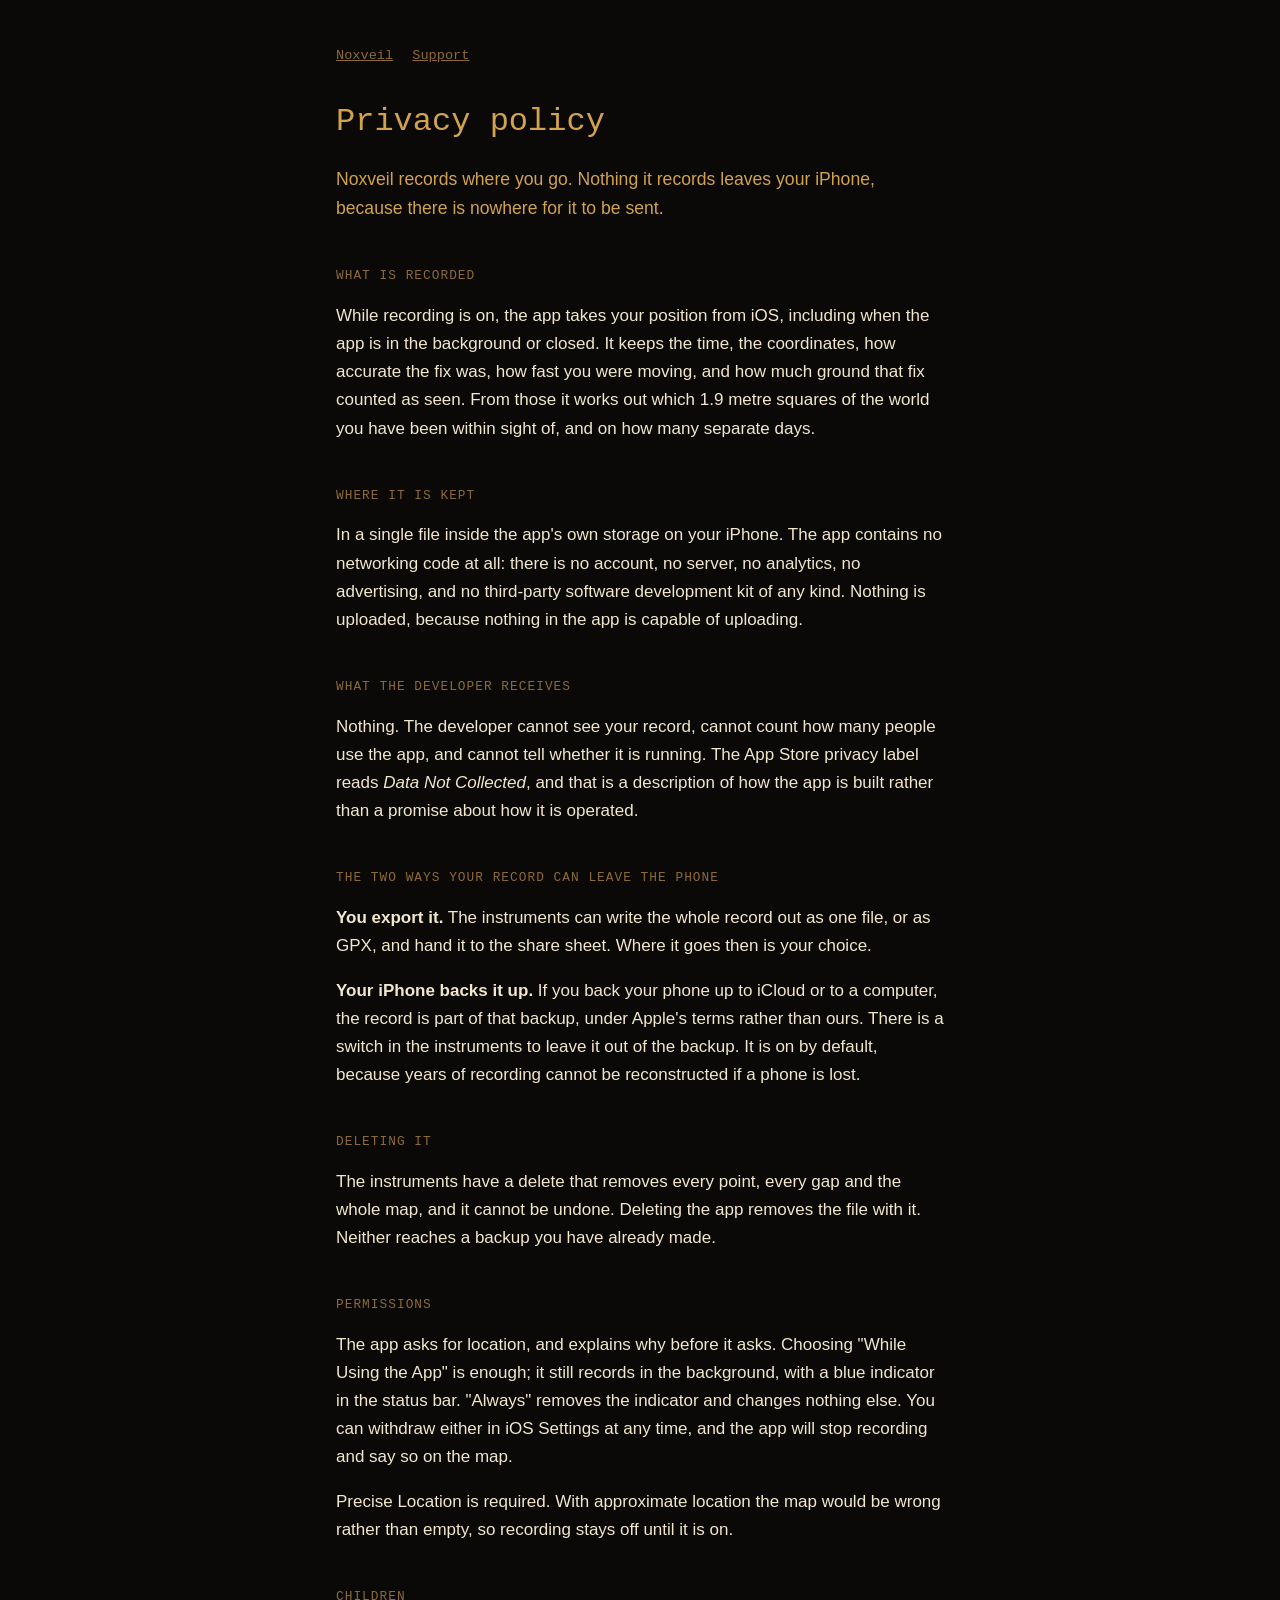
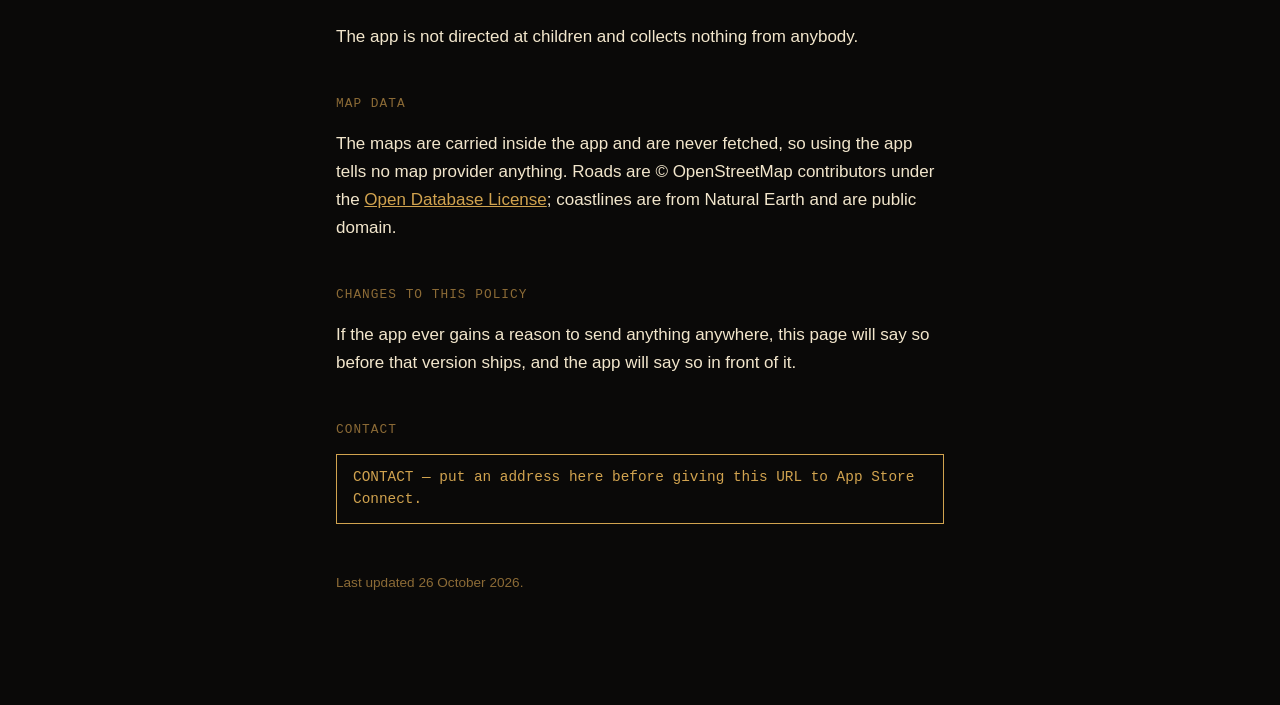
==== privacy.html @ ad753fcc "The public face: a privacy policy, a support page, and the map build An App Store listing needs two " ====
<!doctype html>
<meta charset="utf-8">
<meta name="viewport" content="width=device-width, initial-scale=1">
<title>Noxveil — Privacy policy</title>
<link rel="stylesheet" href="style.css">
<main>
  <nav><a href="index.html">Noxveil</a><a href="support.html">Support</a></nav>
  <h1>Privacy policy</h1>

  <p class="lede">Noxveil records where you go. Nothing it records leaves your
  iPhone, because there is nowhere for it to be sent.</p>

  <h2>What is recorded</h2>
  <p>While recording is on, the app takes your position from iOS, including
  when the app is in the background or closed. It keeps the time, the
  coordinates, how accurate the fix was, how fast you were moving, and how much
  ground that fix counted as seen. From those it works out which 1.9 metre
  squares of the world you have been within sight of, and on how many separate
  days.</p>

  <h2>Where it is kept</h2>
  <p>In a single file inside the app's own storage on your iPhone. The app
  contains no networking code at all: there is no account, no server, no
  analytics, no advertising, and no third-party software development kit of any
  kind. Nothing is uploaded, because nothing in the app is capable of
  uploading.</p>

  <h2>What the developer receives</h2>
  <p>Nothing. The developer cannot see your record, cannot count how many
  people use the app, and cannot tell whether it is running. The App Store
  privacy label reads <em>Data Not Collected</em>, and that is a description of
  how the app is built rather than a promise about how it is operated.</p>

  <h2>The two ways your record can leave the phone</h2>
  <p><strong>You export it.</strong> The instruments can write the whole record
  out as one file, or as GPX, and hand it to the share sheet. Where it goes
  then is your choice.</p>
  <p><strong>Your iPhone backs it up.</strong> If you back your phone up to
  iCloud or to a computer, the record is part of that backup, under Apple's
  terms rather than ours. There is a switch in the instruments to leave it out
  of the backup. It is on by default, because years of recording cannot be
  reconstructed if a phone is lost.</p>

  <h2>Deleting it</h2>
  <p>The instruments have a delete that removes every point, every gap and the
  whole map, and it cannot be undone. Deleting the app removes the file with
  it. Neither reaches a backup you have already made.</p>

  <h2>Permissions</h2>
  <p>The app asks for location, and explains why before it asks. Choosing
  "While Using the App" is enough; it still records in the background, with a
  blue indicator in the status bar. "Always" removes the indicator and changes
  nothing else. You can withdraw either in iOS Settings at any time, and the
  app will stop recording and say so on the map.</p>
  <p>Precise Location is required. With approximate location the map would be
  wrong rather than empty, so recording stays off until it is on.</p>

  <h2>Children</h2>
  <p>The app is not directed at children and collects nothing from anybody.</p>

  <h2>Map data</h2>
  <p>The maps are carried inside the app and are never fetched, so using the
  app tells no map provider anything. Roads are © OpenStreetMap contributors
  under the <a href="https://opendatacommons.org/licenses/odbl/">Open Database
  License</a>; coastlines are from Natural Earth and are public domain.</p>

  <h2>Changes to this policy</h2>
  <p>If the app ever gains a reason to send anything anywhere, this page will
  say so before that version ships, and the app will say so in front of it.</p>

  <h2>Contact</h2>
  <p class="todo">CONTACT — put an address here before giving this URL to App
  Store Connect.</p>

  <p class="date">Last updated 26 October 2026.</p>
</main>
---- style.css ----
/* The app's own palette: paper on dark, amber for anything that leads. */
:root {
  --ink: #d1a34f;
  --dim: #8c6b36;
  --paper: #f2e6cc;
  --dark: #0a0908;
}
* { box-sizing: border-box; }
body {
  margin: 0;
  padding: 3rem 1.5rem 6rem;
  background: var(--dark);
  color: var(--paper);
  font: 17px/1.65 -apple-system, BlinkMacSystemFont, "Helvetica Neue", sans-serif;
}
main { max-width: 38rem; margin: 0 auto; }
h1 {
  font: 300 2rem/1.2 ui-monospace, SFMono-Regular, Menlo, monospace;
  color: var(--ink);
  margin: 0 0 1.5rem;
}
h2 {
  font: 400 0.8rem/1.4 ui-monospace, SFMono-Regular, Menlo, monospace;
  text-transform: uppercase;
  letter-spacing: 0.08em;
  color: var(--dim);
  margin: 2.75rem 0 0.6rem;
}
a { color: var(--ink); }
.lede { color: var(--ink); font-size: 1.1rem; }
.date { color: var(--dim); font-size: 0.85rem; margin-top: 3rem; }
.todo {
  border: 1px solid var(--ink);
  padding: 0.8rem 1rem;
  color: var(--ink);
  font: 0.9rem/1.5 ui-monospace, SFMono-Regular, Menlo, monospace;
}
nav { margin-bottom: 2.5rem; font: 0.85rem ui-monospace, SFMono-Regular, Menlo, monospace; }
nav a { margin-right: 1.2rem; color: var(--dim); }
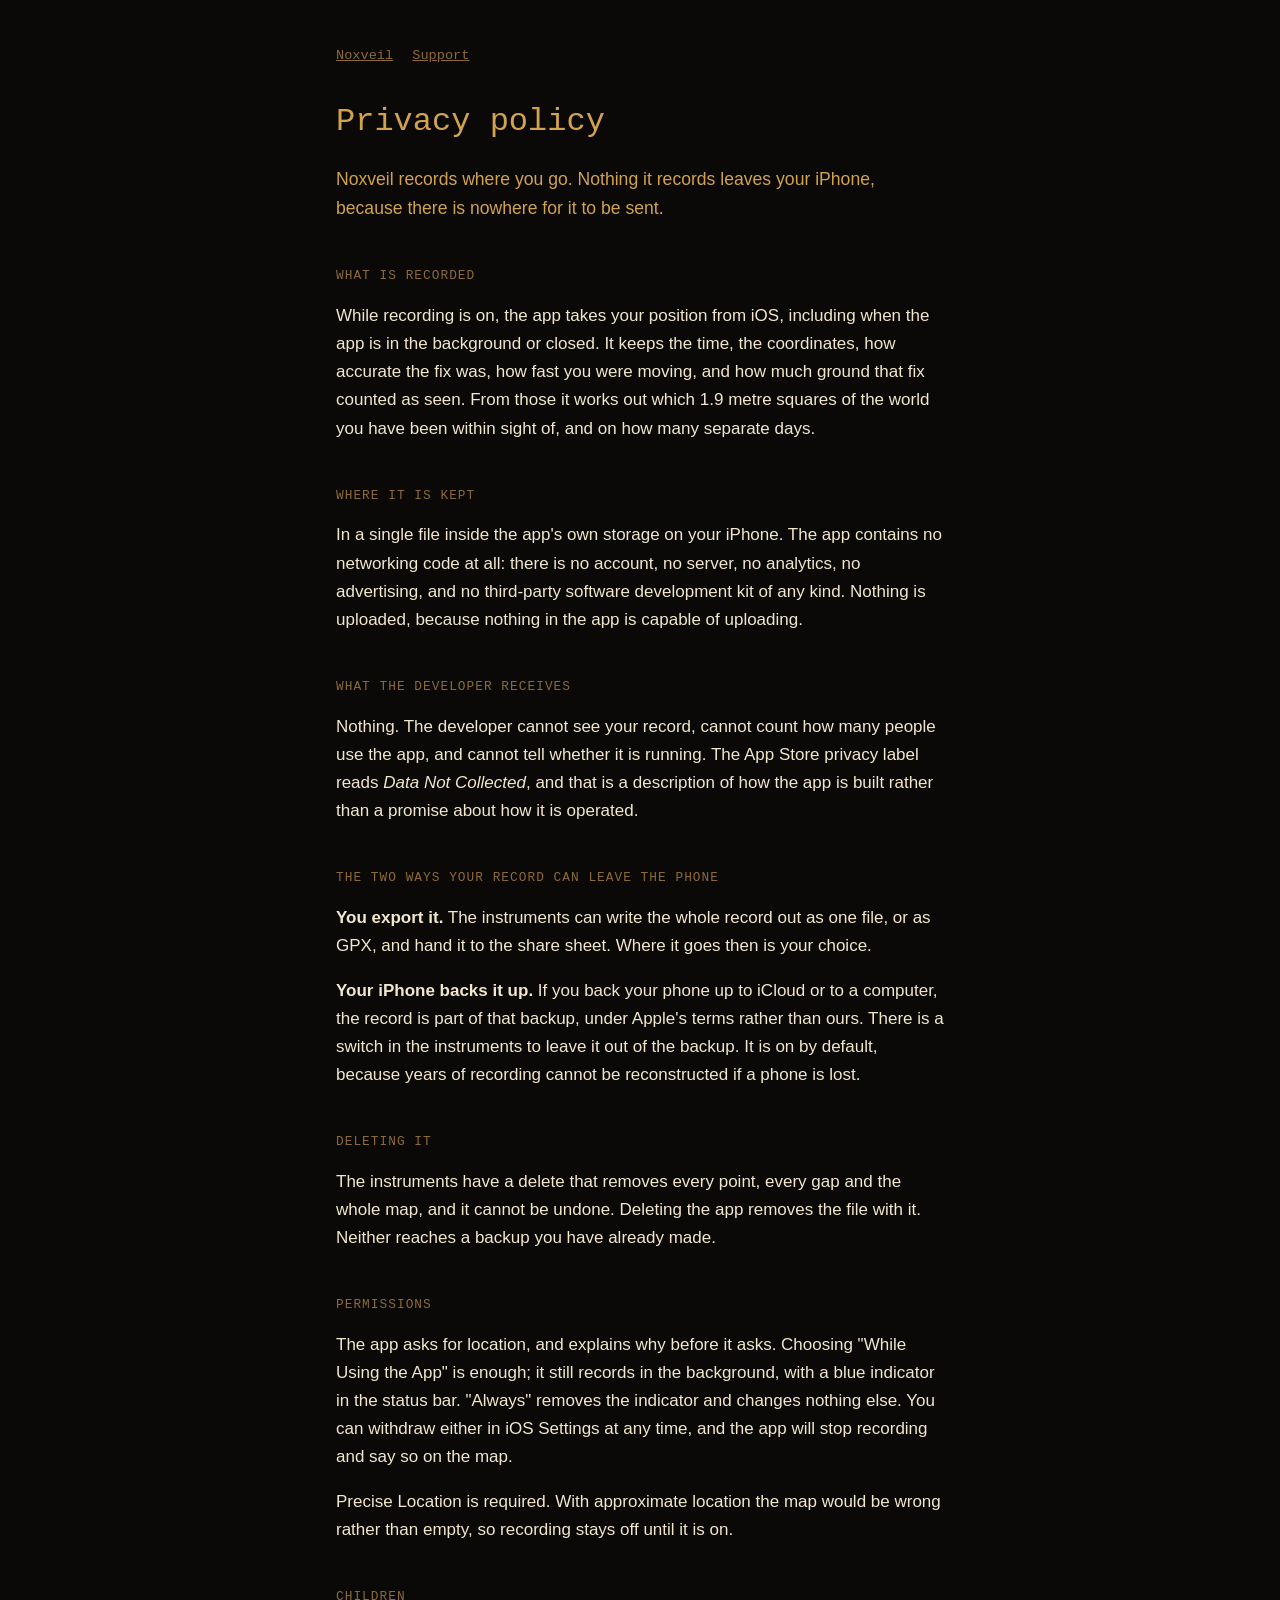
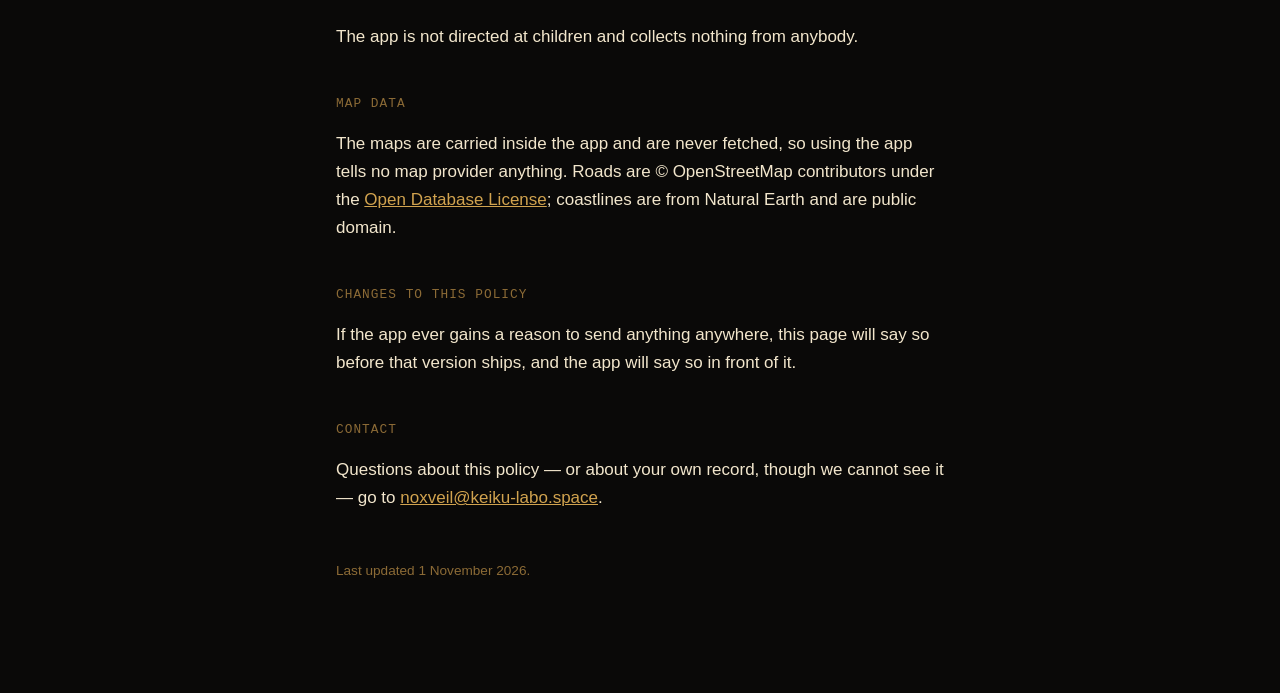
==== commit 3b6f2a58: "Put a working address on the two pages that need one Apple requires a support URL that actually reac" ====
--- a/privacy.html
+++ b/privacy.html
@@ -69,8 +69,9 @@
   say so before that version ships, and the app will say so in front of it.</p>
 
   <h2>Contact</h2>
-  <p class="todo">CONTACT — put an address here before giving this URL to App
-  Store Connect.</p>
+  <p>Questions about this policy — or about your own record, though we cannot
+  see it — go to
+  <a href="mailto:noxveil@keiku-labo.space">noxveil@keiku-labo.space</a>.</p>
 
-  <p class="date">Last updated 26 October 2026.</p>
+  <p class="date">Last updated 1 November 2026.</p>
 </main>
--- a/style.css
+++ b/style.css
@@ -29,11 +29,5 @@
 a { color: var(--ink); }
 .lede { color: var(--ink); font-size: 1.1rem; }
 .date { color: var(--dim); font-size: 0.85rem; margin-top: 3rem; }
-.todo {
-  border: 1px solid var(--ink);
-  padding: 0.8rem 1rem;
-  color: var(--ink);
-  font: 0.9rem/1.5 ui-monospace, SFMono-Regular, Menlo, monospace;
-}
 nav { margin-bottom: 2.5rem; font: 0.85rem ui-monospace, SFMono-Regular, Menlo, monospace; }
 nav a { margin-right: 1.2rem; color: var(--dim); }
